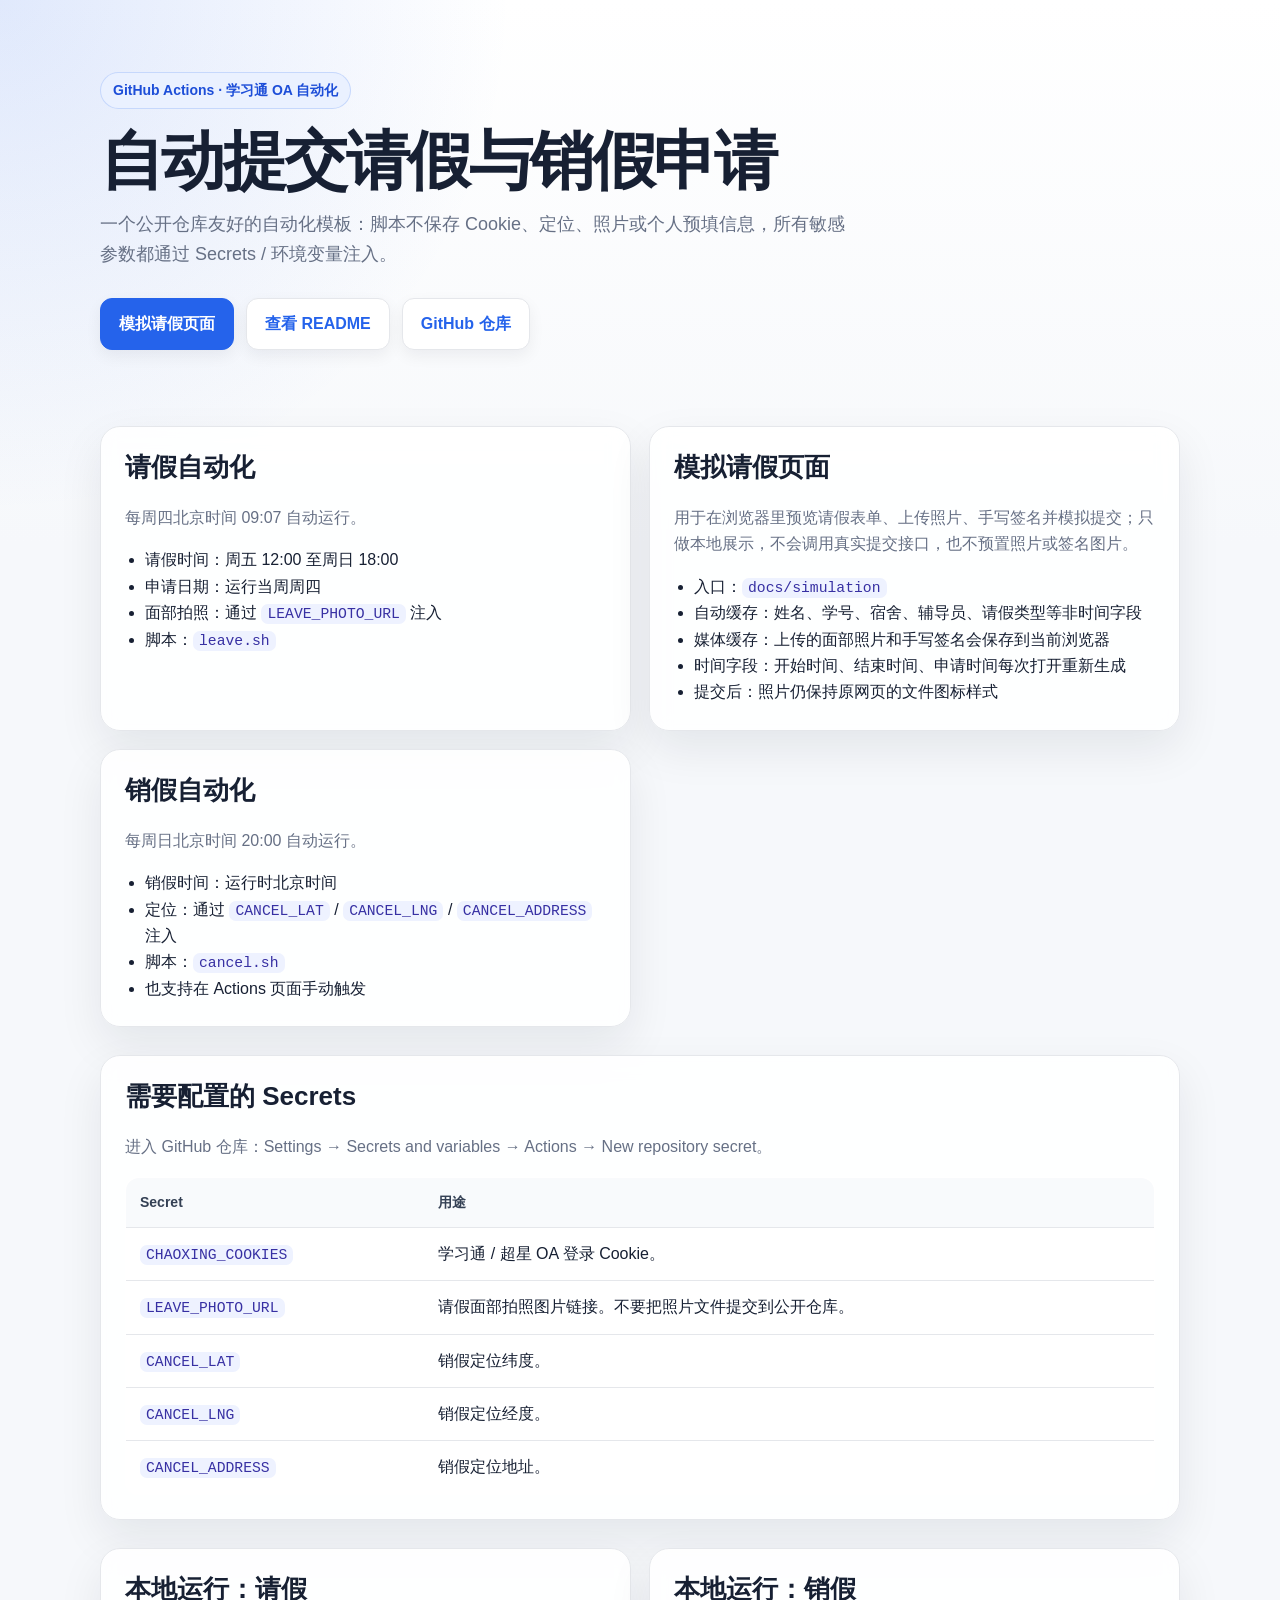
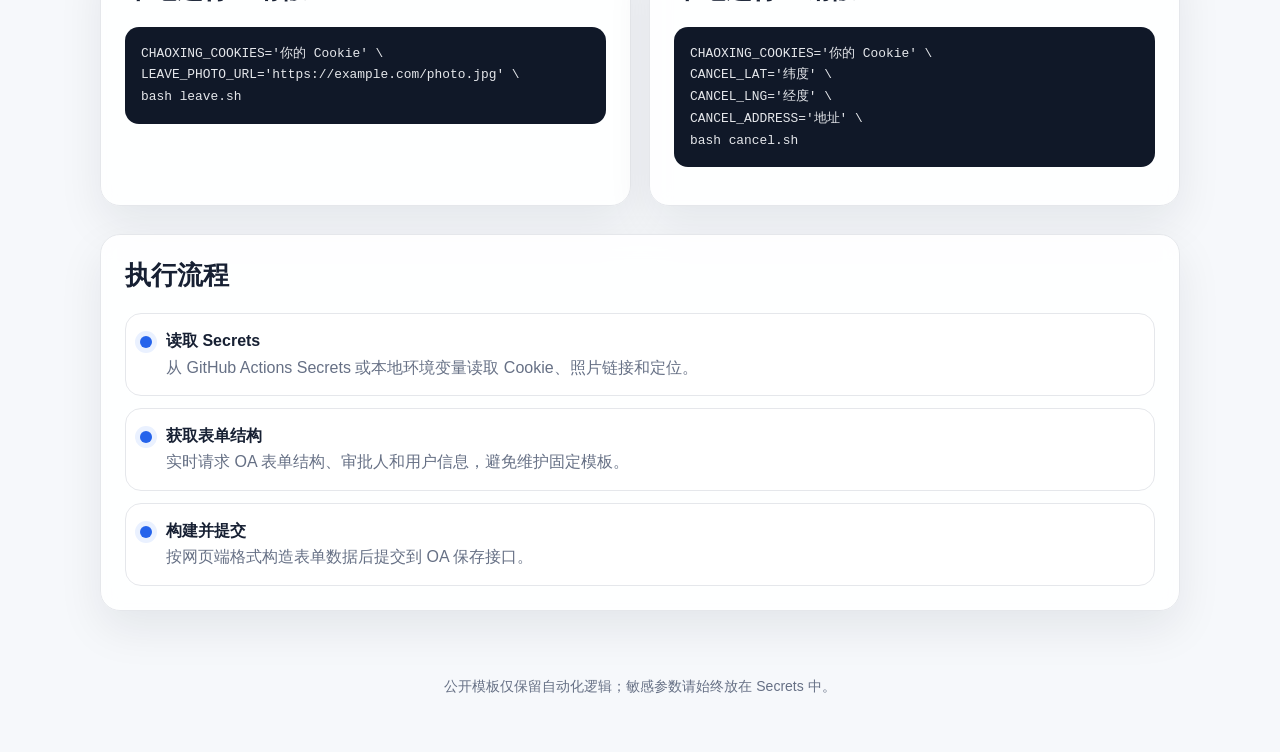
==== docs/index.html @ 251a16cc "feat: rename fake.html to simulation and delete img" ====
<!doctype html>
<html lang="zh-CN">
<head>
  <meta charset="utf-8">
  <meta name="viewport" content="width=device-width, initial-scale=1">
  <title>学习通 OA 自动化</title>
  <style>
    :root {
      color-scheme: light;
      --bg: #f6f8fb;
      --card: #ffffff;
      --text: #172033;
      --muted: #667085;
      --primary: #2563eb;
      --primary-soft: #eaf1ff;
      --border: #e5e7eb;
      --code: #101828;
      --shadow: 0 18px 45px rgba(15, 23, 42, .08);
    }

    * { box-sizing: border-box; }

    body {
      margin: 0;
      font-family: -apple-system, BlinkMacSystemFont, "Segoe UI", "PingFang SC", "Microsoft YaHei", sans-serif;
      background:
        radial-gradient(circle at top left, rgba(37, 99, 235, .14), transparent 32rem),
        linear-gradient(180deg, #ffffff 0%, var(--bg) 34rem);
      color: var(--text);
      line-height: 1.65;
    }

    a { color: var(--primary); text-decoration: none; }
    a:hover { text-decoration: underline; }

    .container {
      width: min(1080px, calc(100% - 40px));
      margin: 0 auto;
    }

    header {
      padding: 72px 0 48px;
    }

    .badge {
      display: inline-flex;
      align-items: center;
      gap: 8px;
      padding: 6px 12px;
      border: 1px solid rgba(37, 99, 235, .18);
      border-radius: 999px;
      background: var(--primary-soft);
      color: #1d4ed8;
      font-size: 14px;
      font-weight: 600;
    }

    h1 {
      margin: 18px 0 14px;
      font-size: clamp(36px, 6vw, 64px);
      line-height: 1.08;
      letter-spacing: -.04em;
    }

    .lead {
      max-width: 760px;
      margin: 0;
      color: var(--muted);
      font-size: 18px;
    }

    .actions {
      display: flex;
      flex-wrap: wrap;
      gap: 12px;
      margin-top: 28px;
    }

    .button {
      display: inline-flex;
      align-items: center;
      justify-content: center;
      padding: 12px 18px;
      border-radius: 12px;
      font-weight: 700;
      border: 1px solid var(--border);
      background: #fff;
      box-shadow: 0 6px 16px rgba(15, 23, 42, .06);
    }

    .button.primary {
      color: #fff;
      background: var(--primary);
      border-color: var(--primary);
    }

    section {
      margin: 28px 0;
    }

    .grid {
      display: grid;
      grid-template-columns: repeat(2, minmax(0, 1fr));
      gap: 18px;
    }

    .card {
      background: rgba(255, 255, 255, .88);
      border: 1px solid var(--border);
      border-radius: 20px;
      padding: 24px;
      box-shadow: var(--shadow);
      backdrop-filter: blur(10px);
    }

    .card h2, .card h3 {
      margin-top: 0;
      line-height: 1.25;
    }

    .card h2 { font-size: 26px; }
    .card h3 { font-size: 20px; }

    .muted { color: var(--muted); }

    .list {
      padding-left: 20px;
      margin-bottom: 0;
    }

    .secret-table {
      width: 100%;
      border-collapse: collapse;
      overflow: hidden;
      border-radius: 14px;
      border: 1px solid var(--border);
      background: #fff;
    }

    .secret-table th, .secret-table td {
      padding: 13px 14px;
      border-bottom: 1px solid var(--border);
      text-align: left;
      vertical-align: top;
    }

    .secret-table th {
      background: #f8fafc;
      font-size: 14px;
      color: #344054;
    }

    .secret-table tr:last-child td { border-bottom: 0; }

    code {
      padding: 2px 6px;
      border-radius: 7px;
      background: #eef2ff;
      color: #3730a3;
      font-family: ui-monospace, SFMono-Regular, Menlo, Consolas, monospace;
      font-size: .92em;
    }

    pre {
      overflow: auto;
      padding: 16px;
      border-radius: 14px;
      background: var(--code);
      color: #e5e7eb;
      font-size: 14px;
      line-height: 1.55;
    }

    pre code {
      padding: 0;
      background: transparent;
      color: inherit;
    }

    .timeline {
      display: grid;
      gap: 12px;
    }

    .timeline-item {
      display: flex;
      gap: 14px;
      align-items: flex-start;
      padding: 14px;
      border: 1px solid var(--border);
      border-radius: 16px;
      background: #fff;
    }

    .dot {
      width: 12px;
      height: 12px;
      margin-top: 8px;
      border-radius: 999px;
      background: var(--primary);
      box-shadow: 0 0 0 5px var(--primary-soft);
      flex: none;
    }

    .warning {
      border-color: #fed7aa;
      background: #fff7ed;
    }

    footer {
      padding: 36px 0 54px;
      color: var(--muted);
      text-align: center;
      font-size: 14px;
    }

    @media (max-width: 760px) {
      .grid { grid-template-columns: 1fr; }
      header { padding-top: 46px; }
      .container { width: min(100% - 28px, 1080px); }
    }
  </style>
</head>
<body>
  <header>
    <div class="container">
      <span class="badge">GitHub Actions · 学习通 OA 自动化</span>
      <h1>自动提交请假与销假申请</h1>
      <p class="lead">
        一个公开仓库友好的自动化模板：脚本不保存 Cookie、定位、照片或个人预填信息，所有敏感参数都通过 Secrets / 环境变量注入。
      </p>
      <div class="actions">
        <a class="button primary" href="simulation">模拟请假页面</a>
        <a class="button" href="https://github.com/Fan1K413/chaoxing-leave#readme">查看 README</a>
        <a class="button" href="https://github.com/Fan1K413/chaoxing-leave">GitHub 仓库</a>
      </div>
    </div>
  </header>

  <main class="container">
    <section class="grid">
      <article class="card">
        <h2>请假自动化</h2>
        <p class="muted">每周四北京时间 09:07 自动运行。</p>
        <ul class="list">
          <li>请假时间：周五 12:00 至周日 18:00</li>
          <li>申请日期：运行当周周四</li>
          <li>面部拍照：通过 <code>LEAVE_PHOTO_URL</code> 注入</li>
          <li>脚本：<code>leave.sh</code></li>
        </ul>
      </article>

      <article class="card">
        <h2>模拟请假页面</h2>
        <p class="muted">用于在浏览器里预览请假表单、上传照片、手写签名并模拟提交；只做本地展示，不会调用真实提交接口，也不预置照片或签名图片。</p>
        <ul class="list">
          <li>入口：<code>docs/simulation</code></li>
          <li>自动缓存：姓名、学号、宿舍、辅导员、请假类型等非时间字段</li>
          <li>媒体缓存：上传的面部照片和手写签名会保存到当前浏览器</li>
          <li>时间字段：开始时间、结束时间、申请时间每次打开重新生成</li>
          <li>提交后：照片仍保持原网页的文件图标样式</li>
        </ul>
      </article>

      <article class="card">
        <h2>销假自动化</h2>
        <p class="muted">每周日北京时间 20:00 自动运行。</p>
        <ul class="list">
          <li>销假时间：运行时北京时间</li>
          <li>定位：通过 <code>CANCEL_LAT</code> / <code>CANCEL_LNG</code> / <code>CANCEL_ADDRESS</code> 注入</li>
          <li>脚本：<code>cancel.sh</code></li>
          <li>也支持在 Actions 页面手动触发</li>
        </ul>
      </article>
    </section>

    <section class="card">
      <h2>需要配置的 Secrets</h2>
      <p class="muted">进入 GitHub 仓库：Settings → Secrets and variables → Actions → New repository secret。</p>
      <table class="secret-table">
        <thead>
          <tr>
            <th>Secret</th>
            <th>用途</th>
          </tr>
        </thead>
        <tbody>
          <tr>
            <td><code>CHAOXING_COOKIES</code></td>
            <td>学习通 / 超星 OA 登录 Cookie。</td>
          </tr>
          <tr>
            <td><code>LEAVE_PHOTO_URL</code></td>
            <td>请假面部拍照图片链接。不要把照片文件提交到公开仓库。</td>
          </tr>
          <tr>
            <td><code>CANCEL_LAT</code></td>
            <td>销假定位纬度。</td>
          </tr>
          <tr>
            <td><code>CANCEL_LNG</code></td>
            <td>销假定位经度。</td>
          </tr>
          <tr>
            <td><code>CANCEL_ADDRESS</code></td>
            <td>销假定位地址。</td>
          </tr>
        </tbody>
      </table>
    </section>

    <section class="grid">
      <article class="card">
        <h2>本地运行：请假</h2>
        <pre><code>CHAOXING_COOKIES='你的 Cookie' \
LEAVE_PHOTO_URL='https://example.com/photo.jpg' \
bash leave.sh</code></pre>
      </article>

      <article class="card">
        <h2>本地运行：销假</h2>
        <pre><code>CHAOXING_COOKIES='你的 Cookie' \
CANCEL_LAT='纬度' \
CANCEL_LNG='经度' \
CANCEL_ADDRESS='地址' \
bash cancel.sh</code></pre>
      </article>
    </section>

    <section class="card">
      <h2>执行流程</h2>
      <div class="timeline">
        <div class="timeline-item">
          <span class="dot"></span>
          <div>
            <strong>读取 Secrets</strong>
            <div class="muted">从 GitHub Actions Secrets 或本地环境变量读取 Cookie、照片链接和定位。</div>
          </div>
        </div>
        <div class="timeline-item">
          <span class="dot"></span>
          <div>
            <strong>获取表单结构</strong>
            <div class="muted">实时请求 OA 表单结构、审批人和用户信息，避免维护固定模板。</div>
          </div>
        </div>
        <div class="timeline-item">
          <span class="dot"></span>
          <div>
            <strong>构建并提交</strong>
            <div class="muted">按网页端格式构造表单数据后提交到 OA 保存接口。</div>
          </div>
        </div>
      </div>
    </section>

  </main>

  <footer>
    <div class="container">公开模板仅保留自动化逻辑；敏感参数请始终放在 Secrets 中。</div>
  </footer>
</body>
</html>
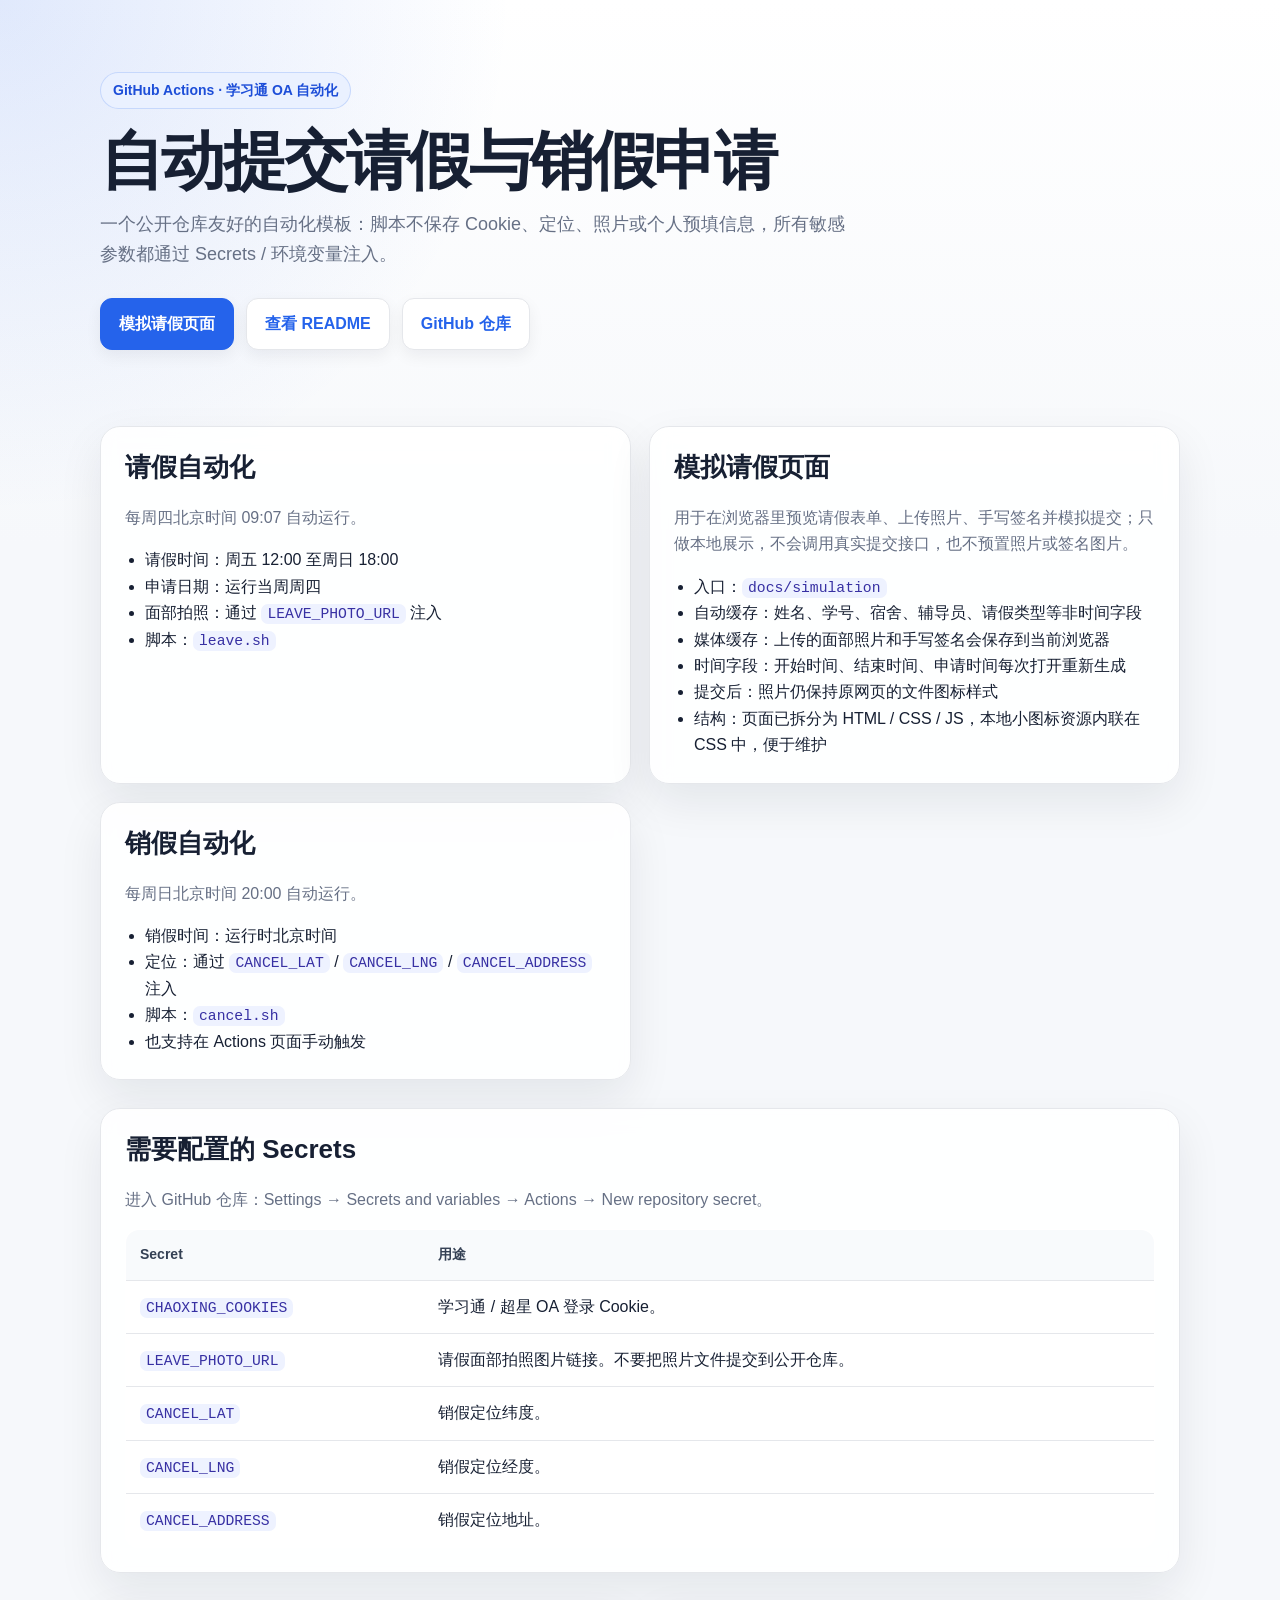
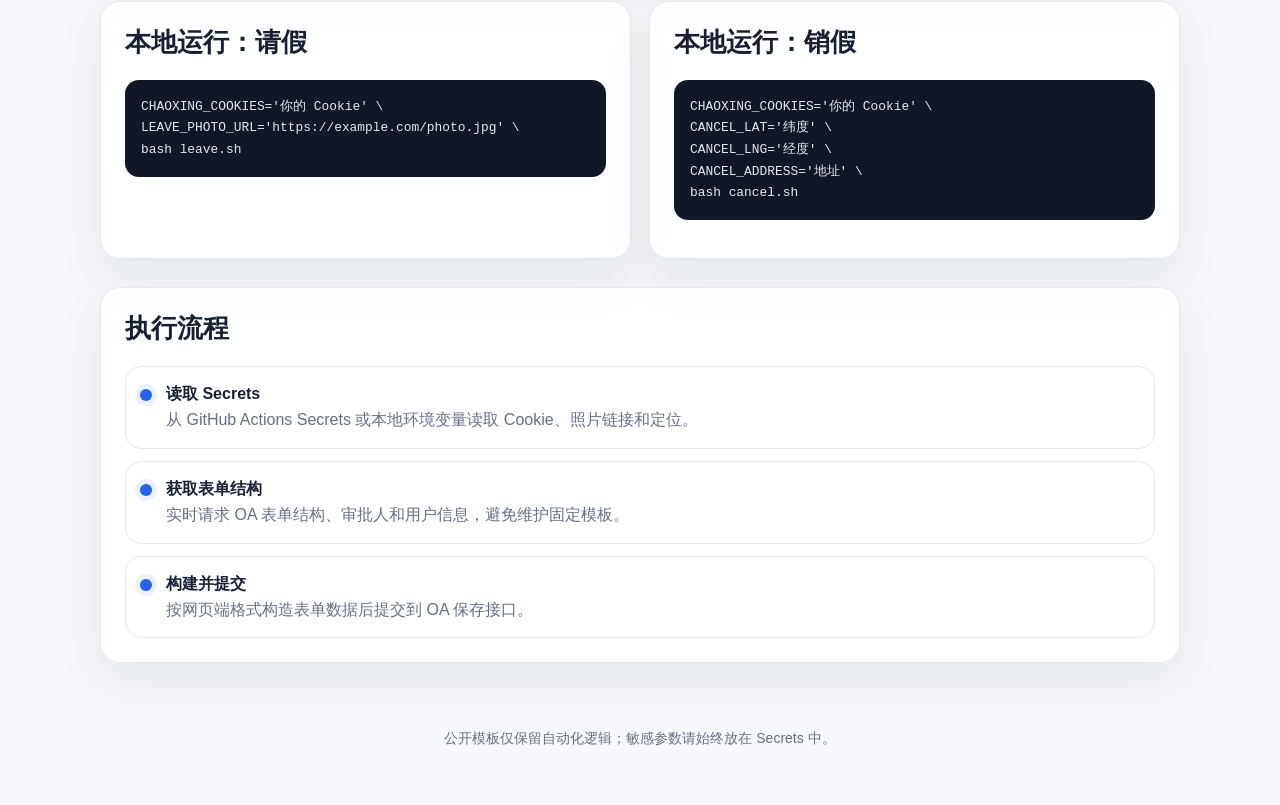
==== commit 09e282f2: "feat: Separate css and js and clean up unused resources" ====
--- a/docs/index.html
+++ b/docs/index.html
@@ -259,6 +259,7 @@
           <li>媒体缓存：上传的面部照片和手写签名会保存到当前浏览器</li>
           <li>时间字段：开始时间、结束时间、申请时间每次打开重新生成</li>
           <li>提交后：照片仍保持原网页的文件图标样式</li>
+          <li>结构：页面已拆分为 HTML / CSS / JS，本地小图标资源内联在 CSS 中，便于维护</li>
         </ul>
       </article>
 
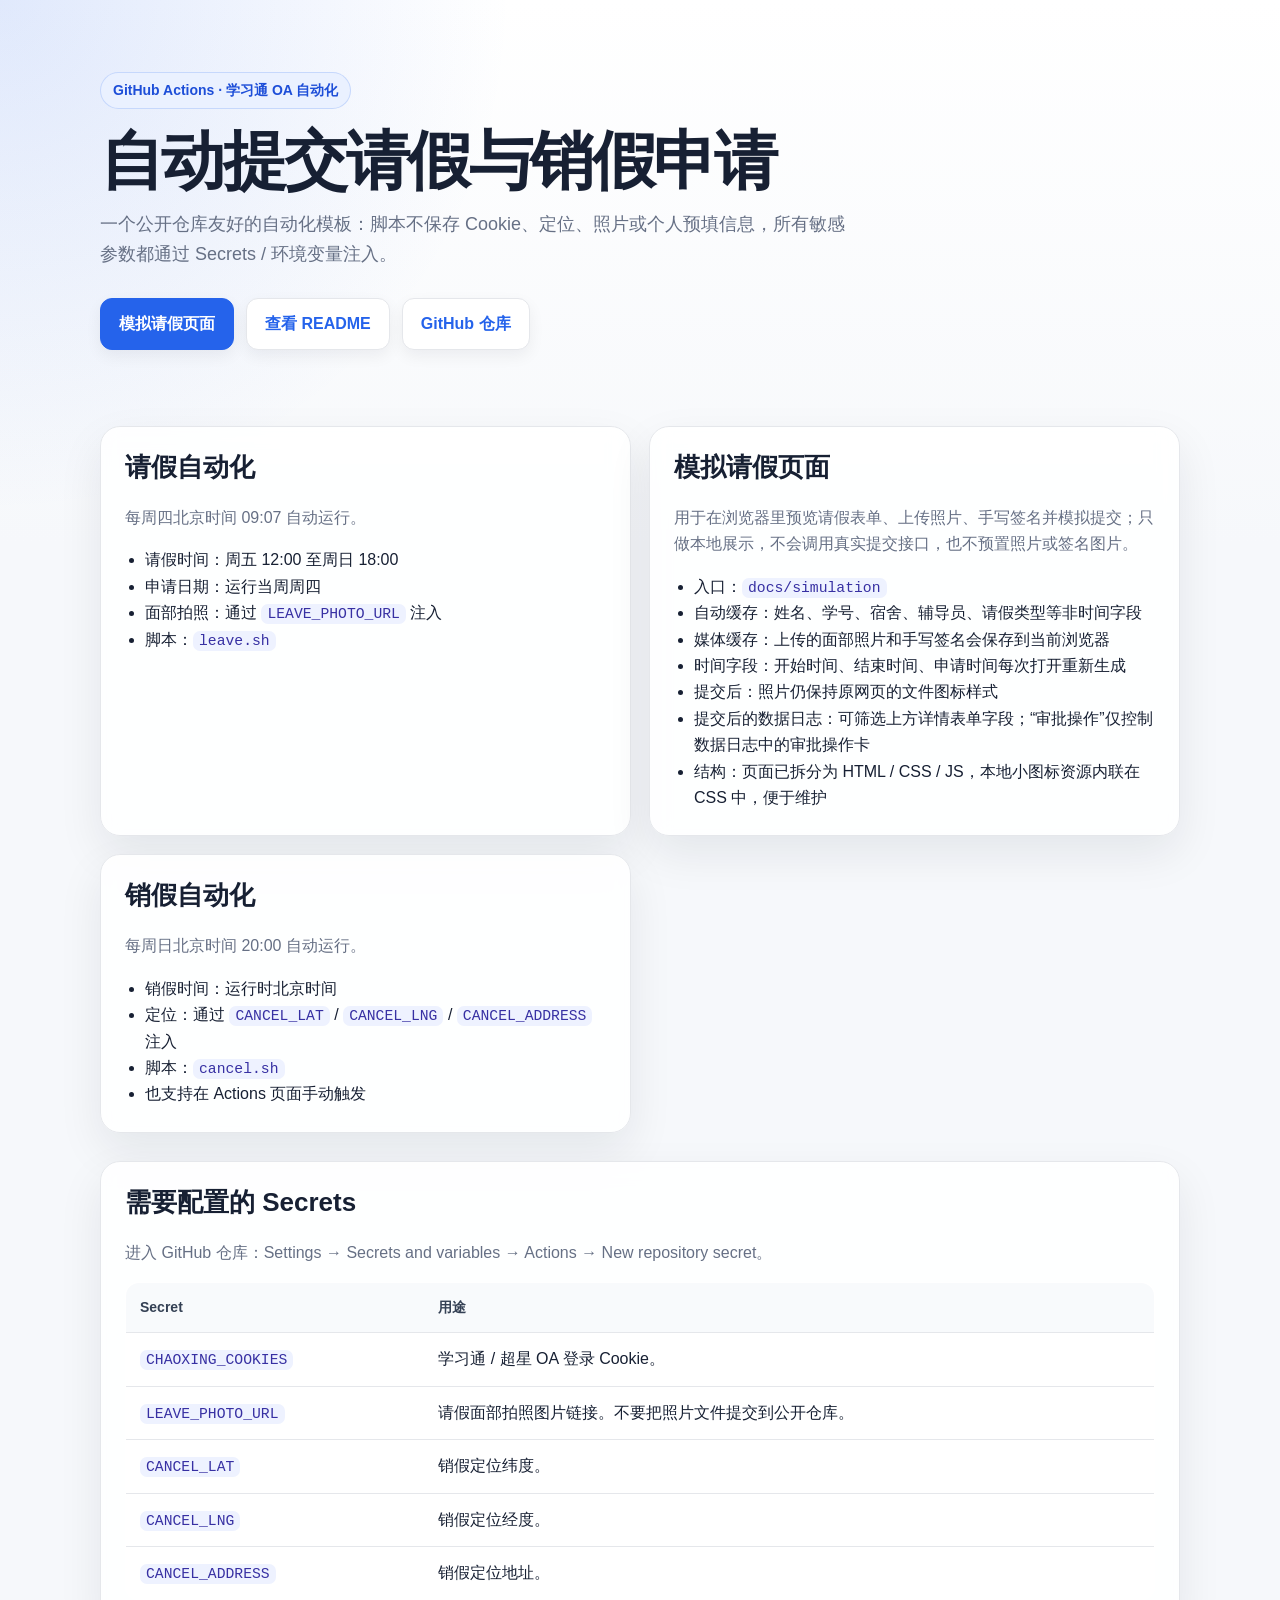
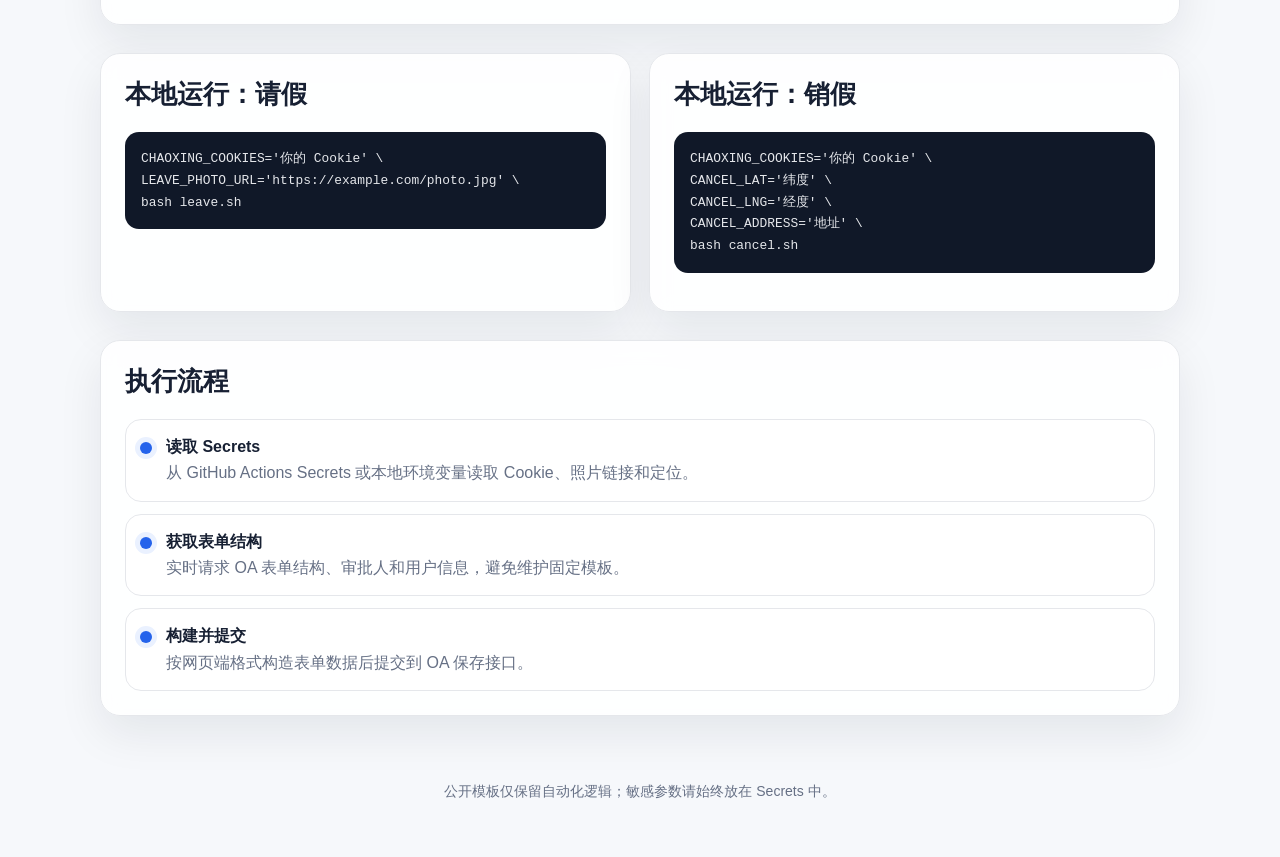
==== commit 70720add: "feat: add field visibility management for data logs" ====
--- a/docs/index.html
+++ b/docs/index.html
@@ -259,6 +259,7 @@
           <li>媒体缓存：上传的面部照片和手写签名会保存到当前浏览器</li>
           <li>时间字段：开始时间、结束时间、申请时间每次打开重新生成</li>
           <li>提交后：照片仍保持原网页的文件图标样式</li>
+          <li>提交后的数据日志：可筛选上方详情表单字段；“审批操作”仅控制数据日志中的审批操作卡</li>
           <li>结构：页面已拆分为 HTML / CSS / JS，本地小图标资源内联在 CSS 中，便于维护</li>
         </ul>
       </article>
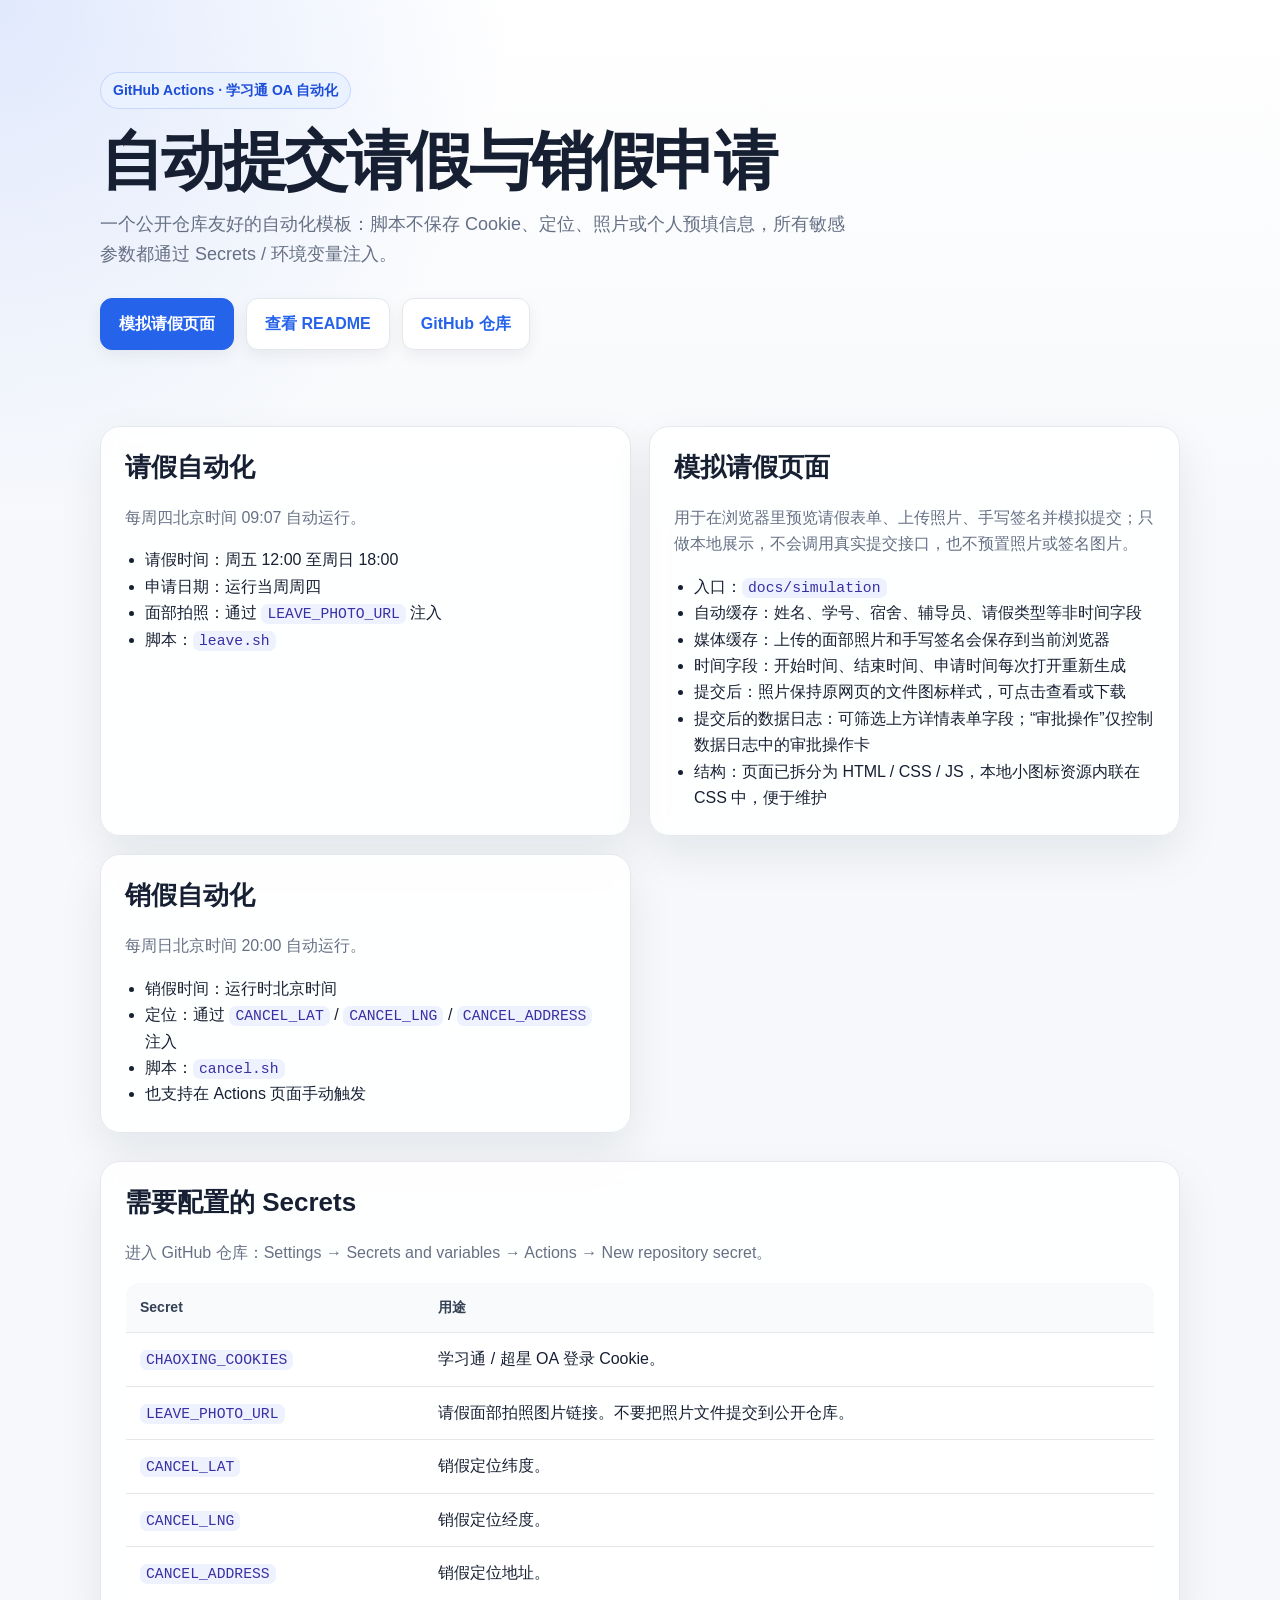
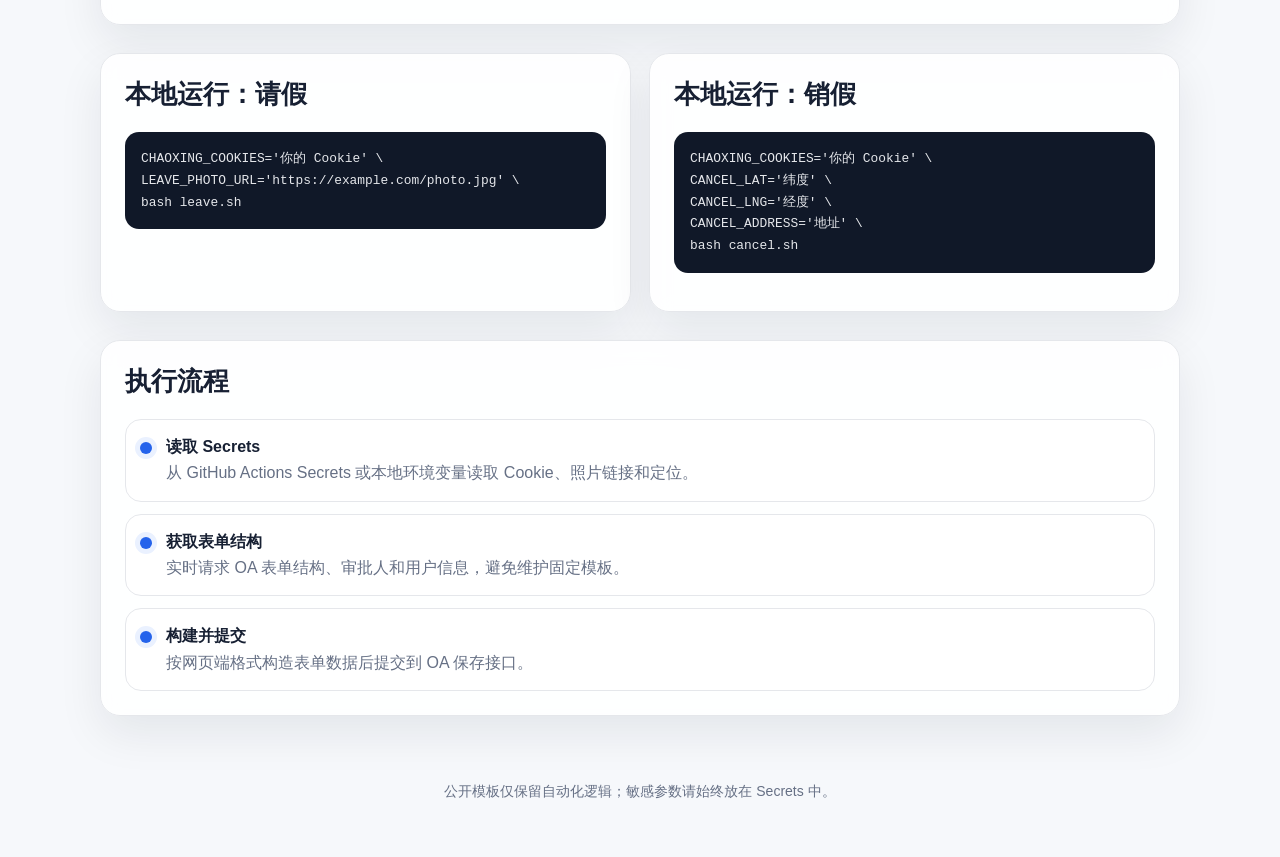
==== commit 7aea5ba5: "feat: allow download face photo and optimize page layout" ====
--- a/docs/index.html
+++ b/docs/index.html
@@ -258,7 +258,7 @@
           <li>自动缓存：姓名、学号、宿舍、辅导员、请假类型等非时间字段</li>
           <li>媒体缓存：上传的面部照片和手写签名会保存到当前浏览器</li>
           <li>时间字段：开始时间、结束时间、申请时间每次打开重新生成</li>
-          <li>提交后：照片仍保持原网页的文件图标样式</li>
+          <li>提交后：照片保持原网页的文件图标样式，可点击查看或下载</li>
           <li>提交后的数据日志：可筛选上方详情表单字段；“审批操作”仅控制数据日志中的审批操作卡</li>
           <li>结构：页面已拆分为 HTML / CSS / JS，本地小图标资源内联在 CSS 中，便于维护</li>
         </ul>
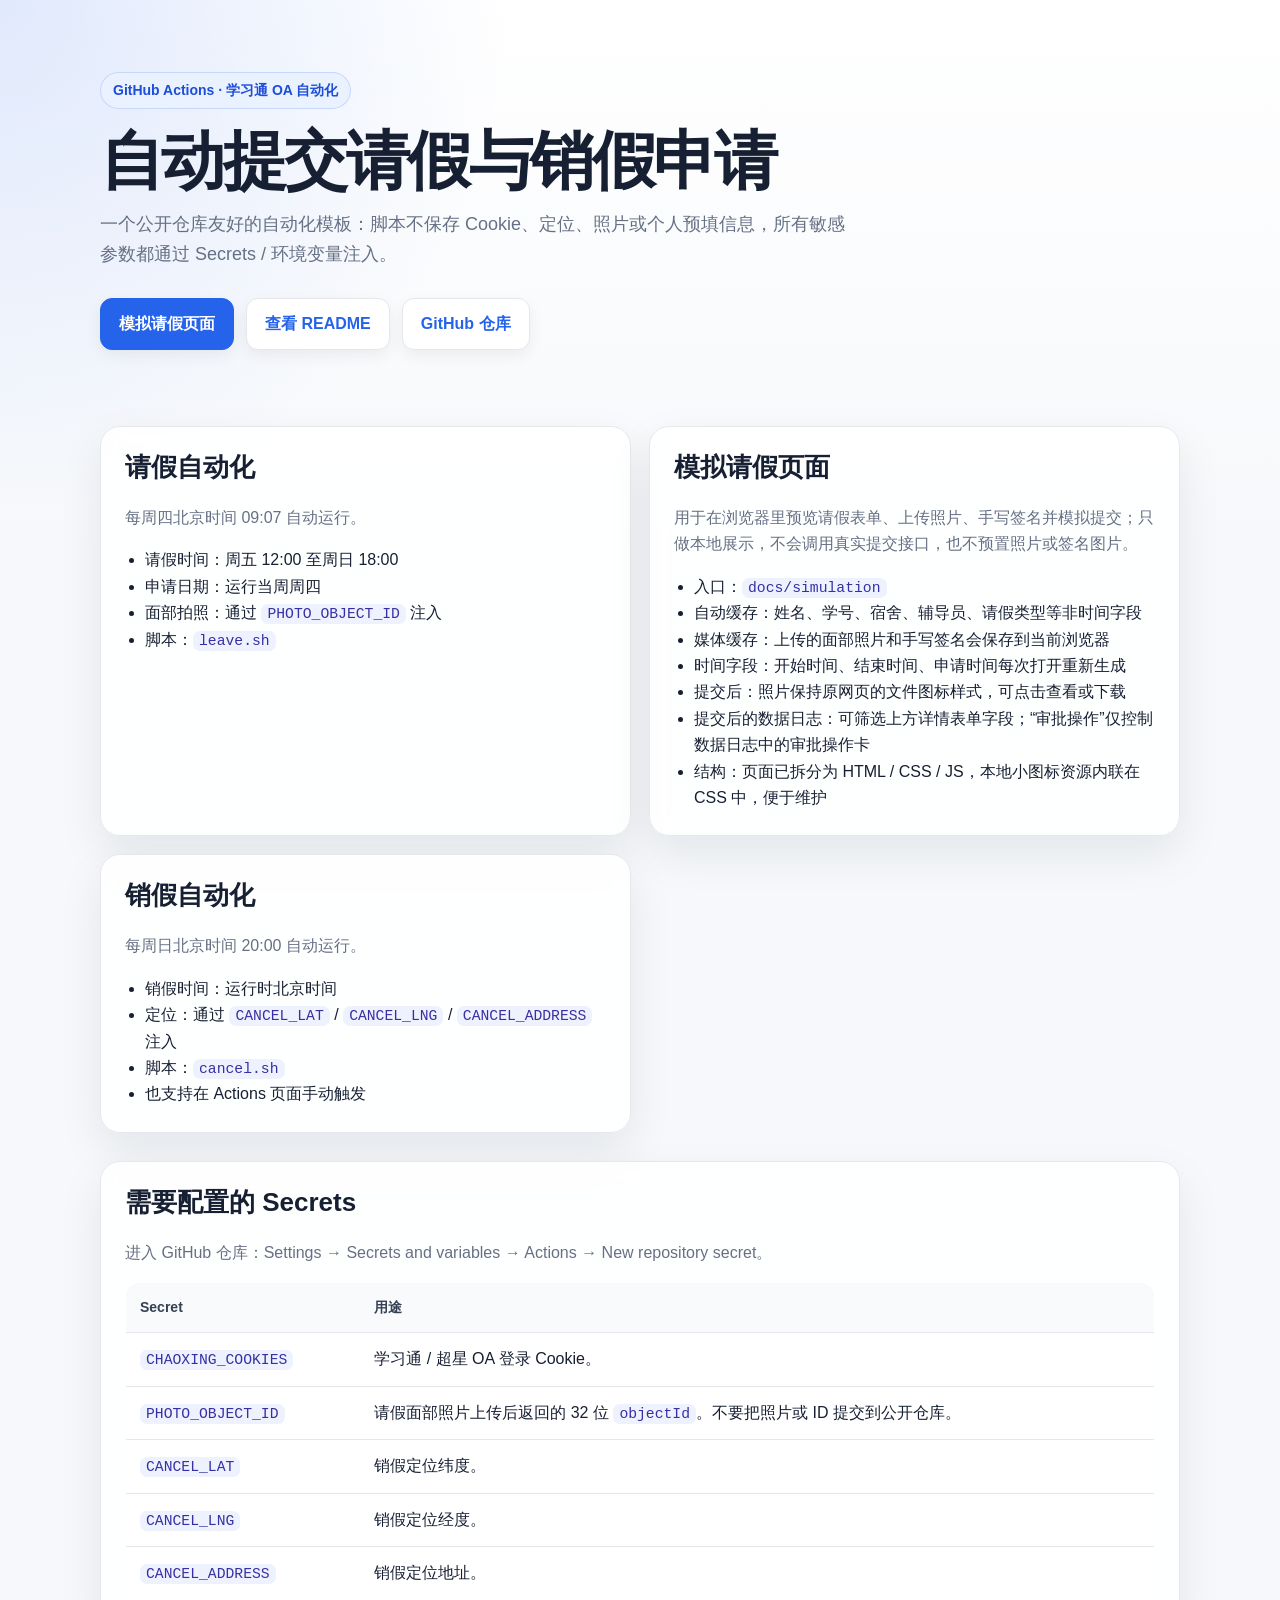
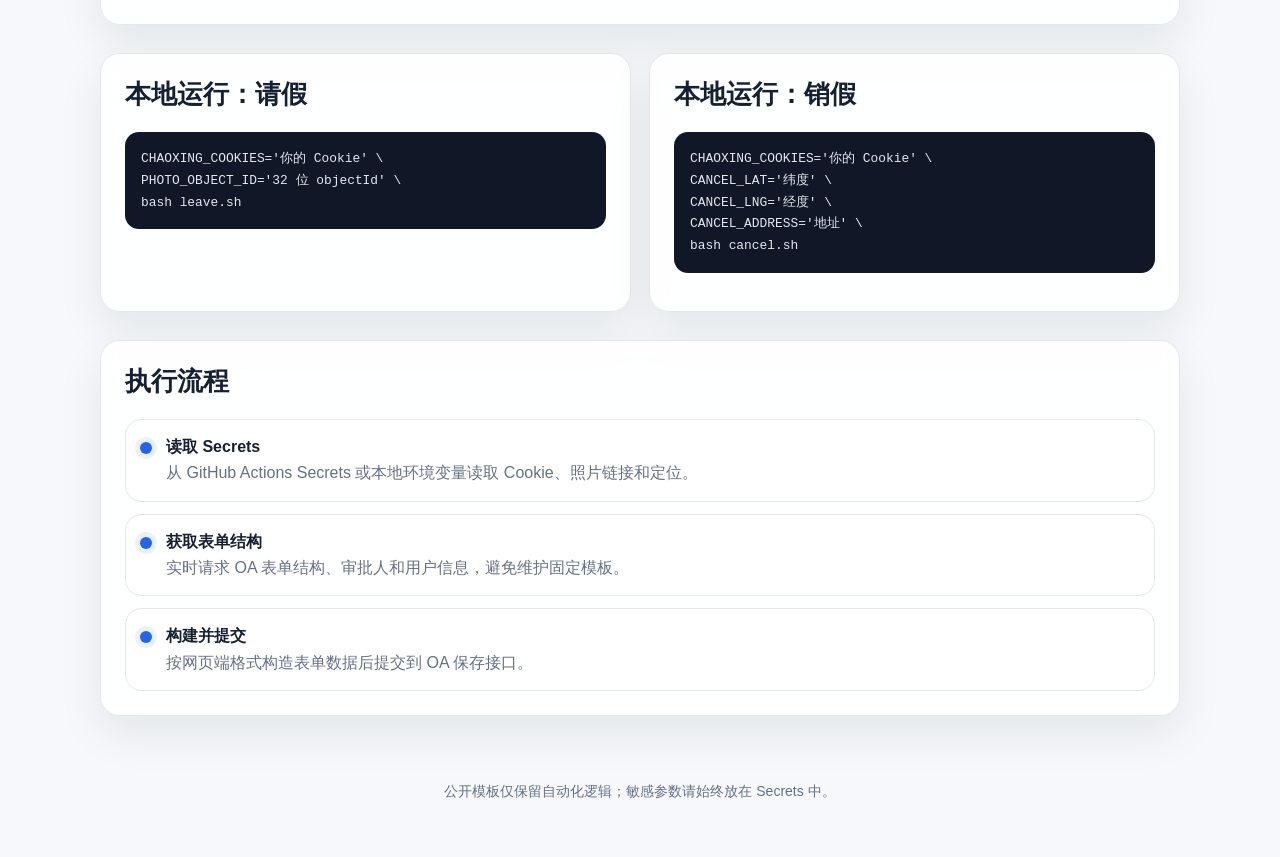
==== commit f24baec6: "fix: submit leave photo by object id" ====
--- a/docs/index.html
+++ b/docs/index.html
@@ -245,7 +245,7 @@
         <ul class="list">
           <li>请假时间：周五 12:00 至周日 18:00</li>
           <li>申请日期：运行当周周四</li>
-          <li>面部拍照：通过 <code>LEAVE_PHOTO_URL</code> 注入</li>
+          <li>面部拍照：通过 <code>PHOTO_OBJECT_ID</code> 注入</li>
           <li>脚本：<code>leave.sh</code></li>
         </ul>
       </article>
@@ -292,8 +292,8 @@
             <td>学习通 / 超星 OA 登录 Cookie。</td>
           </tr>
           <tr>
-            <td><code>LEAVE_PHOTO_URL</code></td>
-            <td>请假面部拍照图片链接。不要把照片文件提交到公开仓库。</td>
+            <td><code>PHOTO_OBJECT_ID</code></td>
+            <td>请假面部照片上传后返回的 32 位 <code>objectId</code>。不要把照片或 ID 提交到公开仓库。</td>
           </tr>
           <tr>
             <td><code>CANCEL_LAT</code></td>
@@ -315,7 +315,7 @@
       <article class="card">
         <h2>本地运行：请假</h2>
         <pre><code>CHAOXING_COOKIES='你的 Cookie' \
-LEAVE_PHOTO_URL='https://example.com/photo.jpg' \
+PHOTO_OBJECT_ID='32 位 objectId' \
 bash leave.sh</code></pre>
       </article>
 
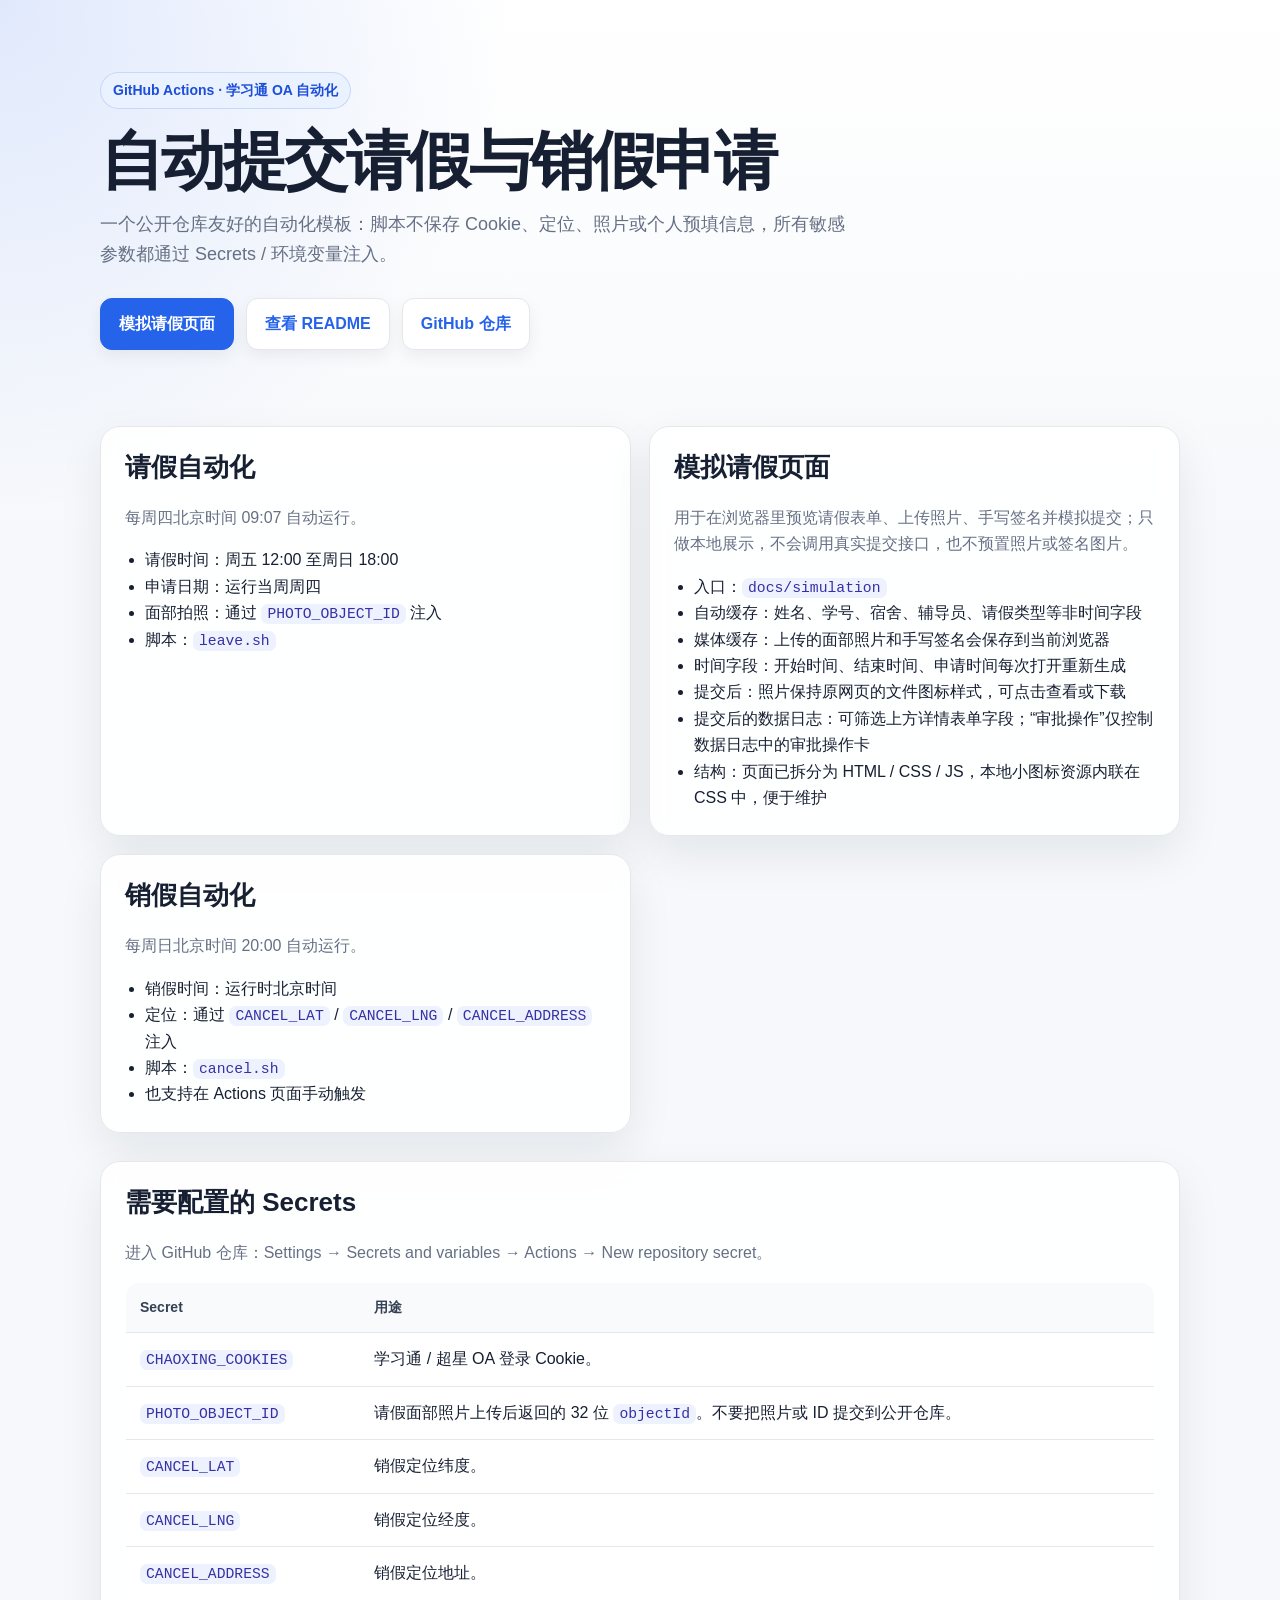
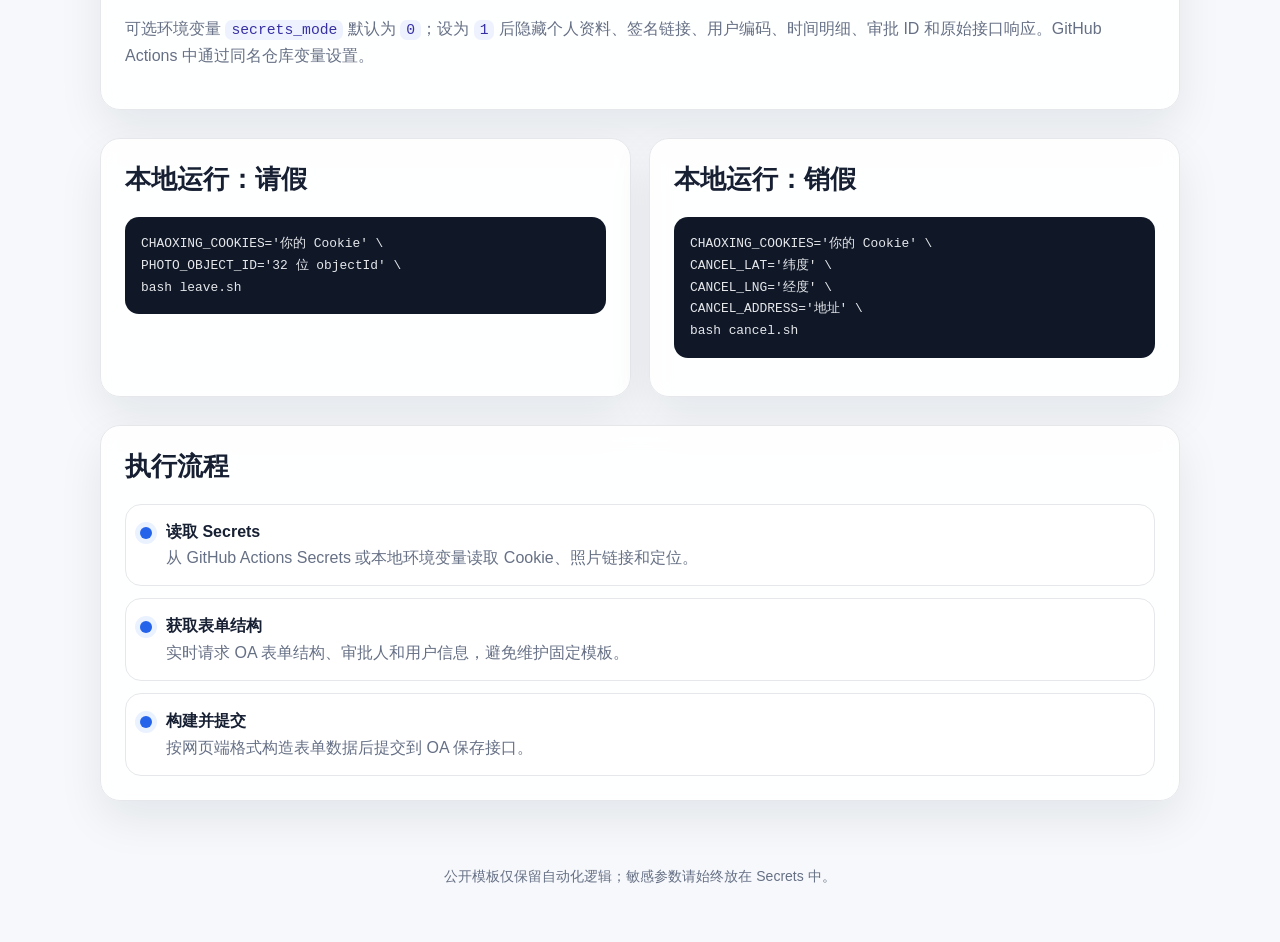
==== commit 73f3629e: "feat: add privacy mode for workflow logs" ====
--- a/docs/index.html
+++ b/docs/index.html
@@ -309,6 +309,7 @@
           </tr>
         </tbody>
       </table>
+      <p class="muted">可选环境变量 <code>secrets_mode</code> 默认为 <code>0</code>；设为 <code>1</code> 后隐藏个人资料、签名链接、用户编码、时间明细、审批 ID 和原始接口响应。GitHub Actions 中通过同名仓库变量设置。</p>
     </section>
 
     <section class="grid">
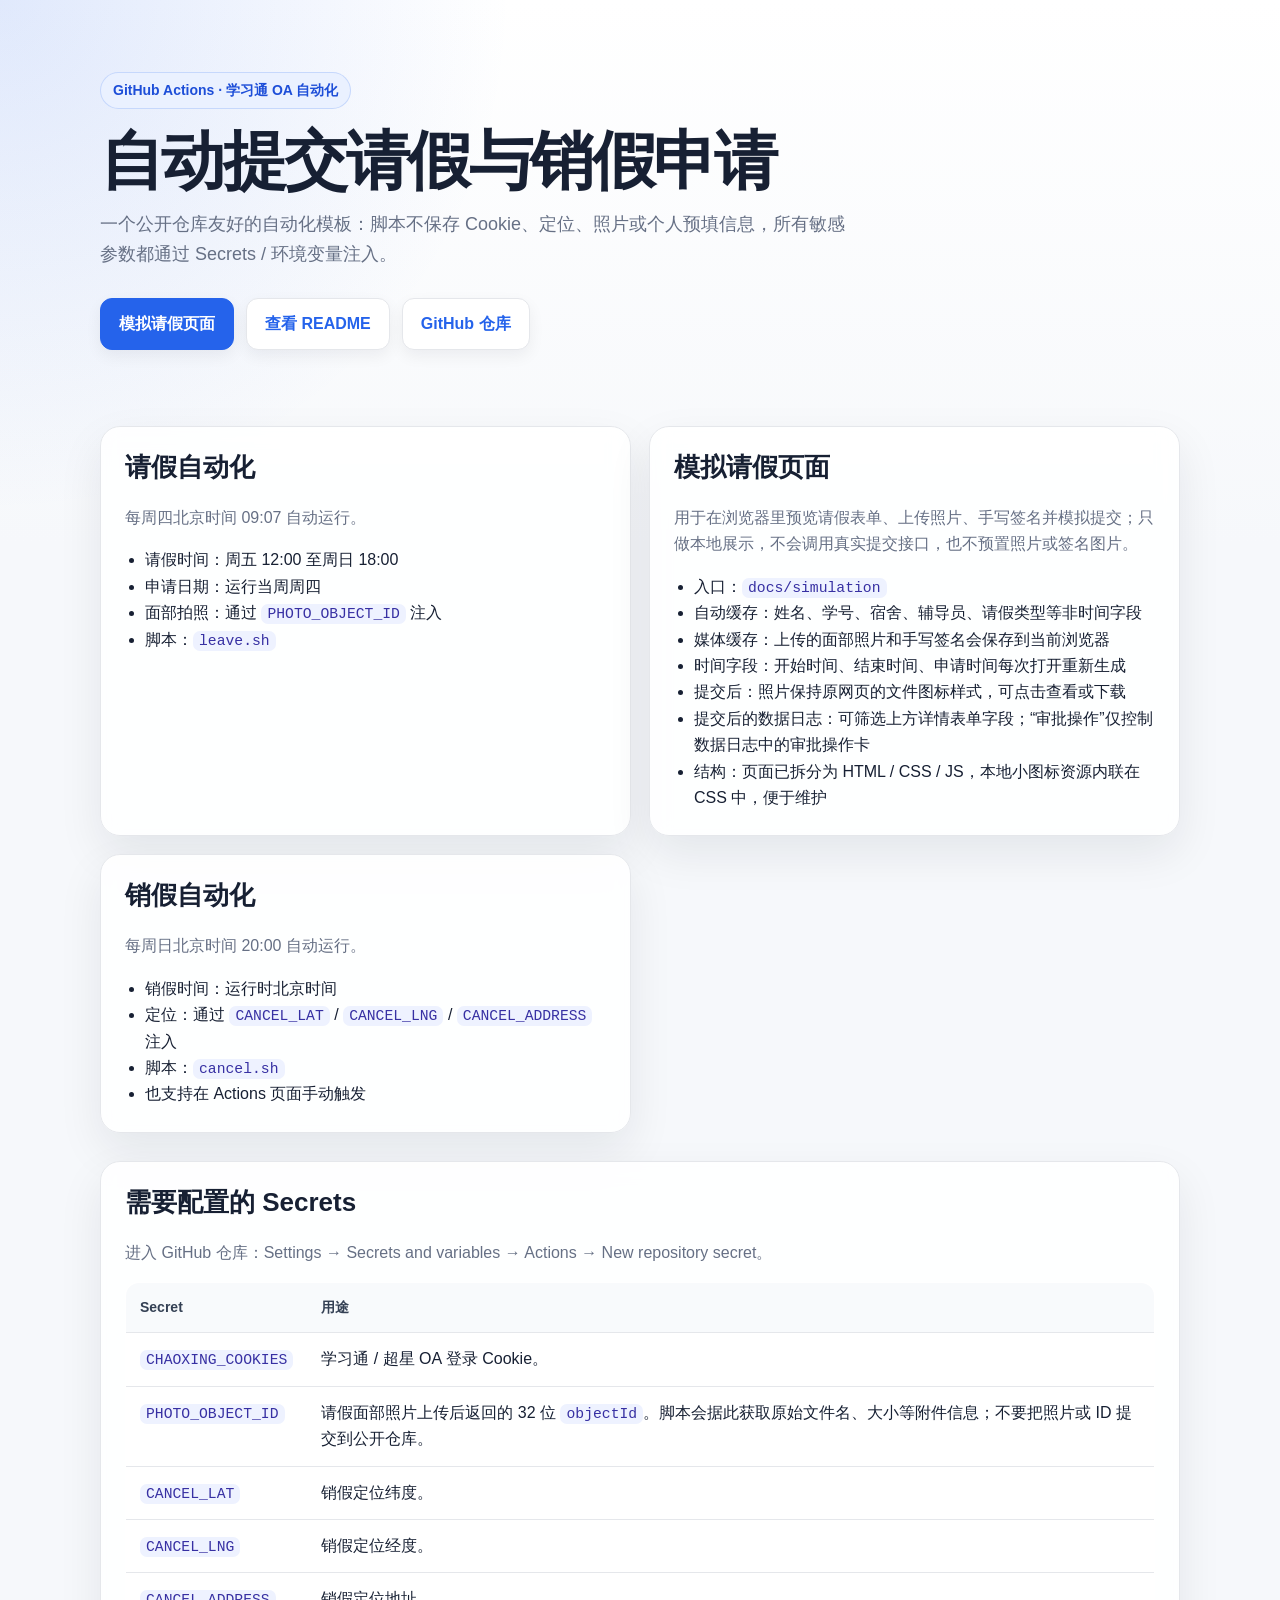
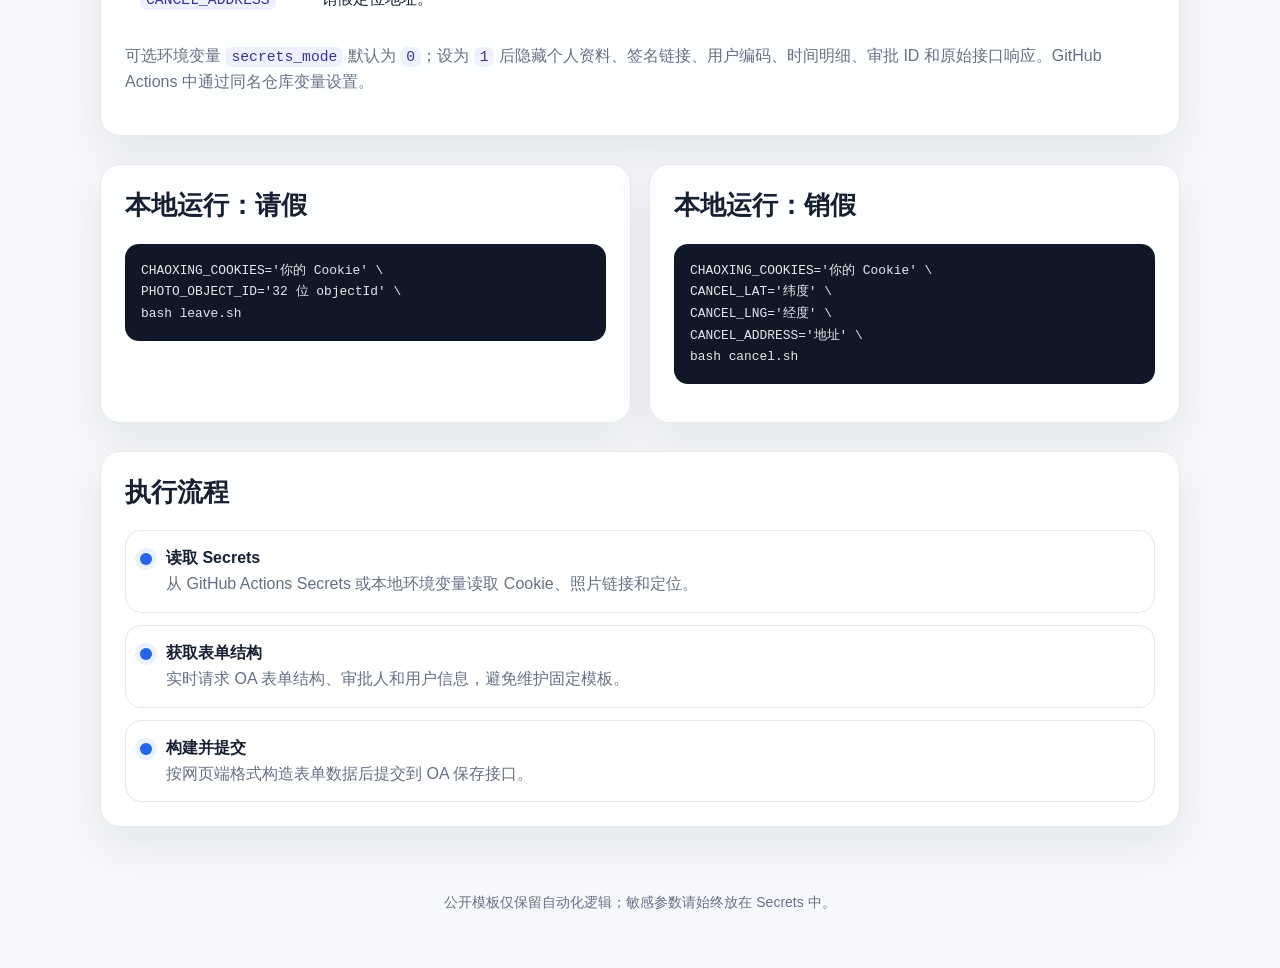
==== commit f1ef445c: "fix: restore user and photo metadata" ====
--- a/docs/index.html
+++ b/docs/index.html
@@ -293,7 +293,7 @@
           </tr>
           <tr>
             <td><code>PHOTO_OBJECT_ID</code></td>
-            <td>请假面部照片上传后返回的 32 位 <code>objectId</code>。不要把照片或 ID 提交到公开仓库。</td>
+            <td>请假面部照片上传后返回的 32 位 <code>objectId</code>。脚本会据此获取原始文件名、大小等附件信息；不要把照片或 ID 提交到公开仓库。</td>
           </tr>
           <tr>
             <td><code>CANCEL_LAT</code></td>
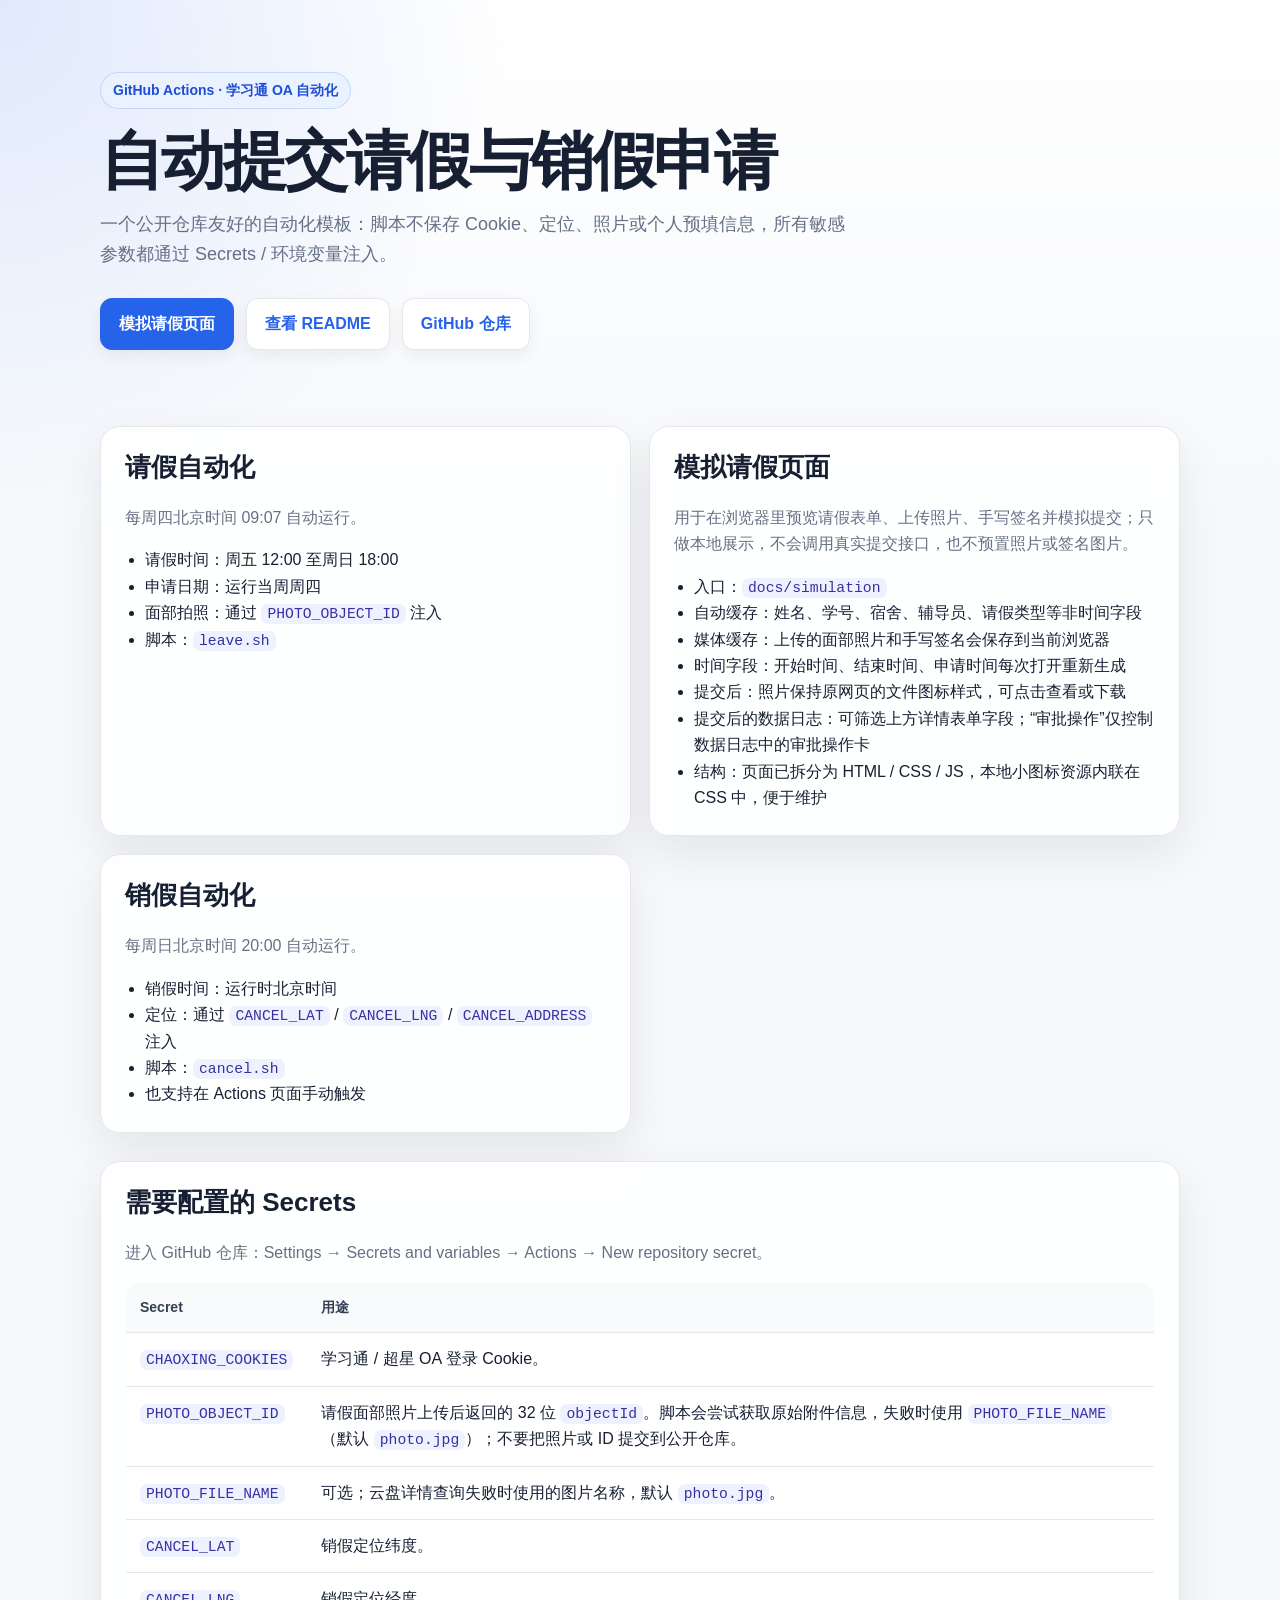
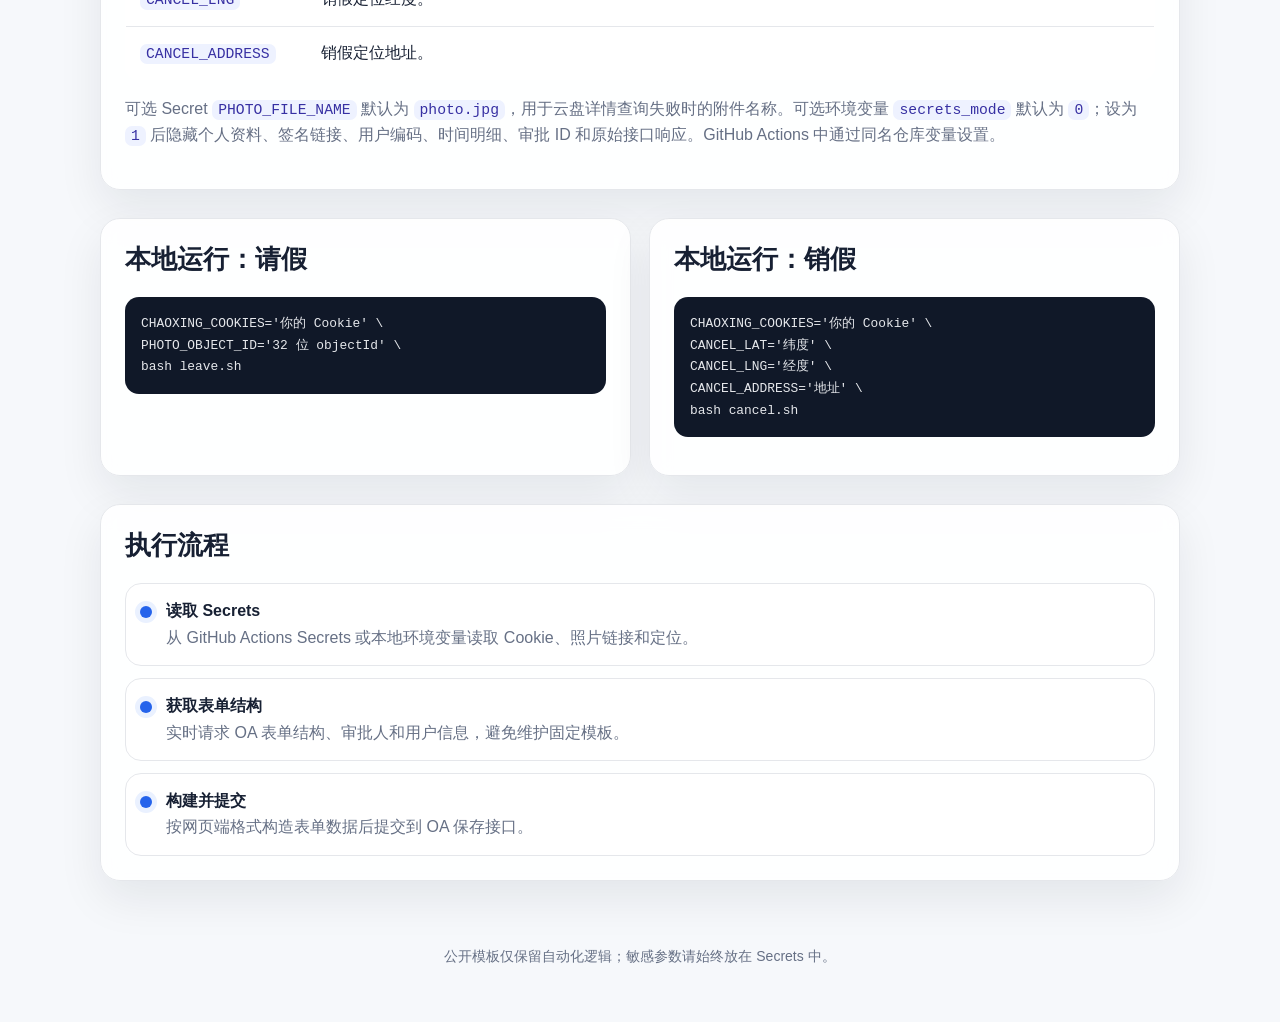
==== commit 76284f5e: "fix: fall back when photo metadata is unavailable" ====
--- a/docs/index.html
+++ b/docs/index.html
@@ -293,7 +293,11 @@
           </tr>
           <tr>
             <td><code>PHOTO_OBJECT_ID</code></td>
-            <td>请假面部照片上传后返回的 32 位 <code>objectId</code>。脚本会据此获取原始文件名、大小等附件信息；不要把照片或 ID 提交到公开仓库。</td>
+            <td>请假面部照片上传后返回的 32 位 <code>objectId</code>。脚本会尝试获取原始附件信息，失败时使用 <code>PHOTO_FILE_NAME</code>（默认 <code>photo.jpg</code>）；不要把照片或 ID 提交到公开仓库。</td>
+          </tr>
+          <tr>
+            <td><code>PHOTO_FILE_NAME</code></td>
+            <td>可选；云盘详情查询失败时使用的图片名称，默认 <code>photo.jpg</code>。</td>
           </tr>
           <tr>
             <td><code>CANCEL_LAT</code></td>
@@ -309,7 +313,7 @@
           </tr>
         </tbody>
       </table>
-      <p class="muted">可选环境变量 <code>secrets_mode</code> 默认为 <code>0</code>；设为 <code>1</code> 后隐藏个人资料、签名链接、用户编码、时间明细、审批 ID 和原始接口响应。GitHub Actions 中通过同名仓库变量设置。</p>
+      <p class="muted">可选 Secret <code>PHOTO_FILE_NAME</code> 默认为 <code>photo.jpg</code>，用于云盘详情查询失败时的附件名称。可选环境变量 <code>secrets_mode</code> 默认为 <code>0</code>；设为 <code>1</code> 后隐藏个人资料、签名链接、用户编码、时间明细、审批 ID 和原始接口响应。GitHub Actions 中通过同名仓库变量设置。</p>
     </section>
 
     <section class="grid">
